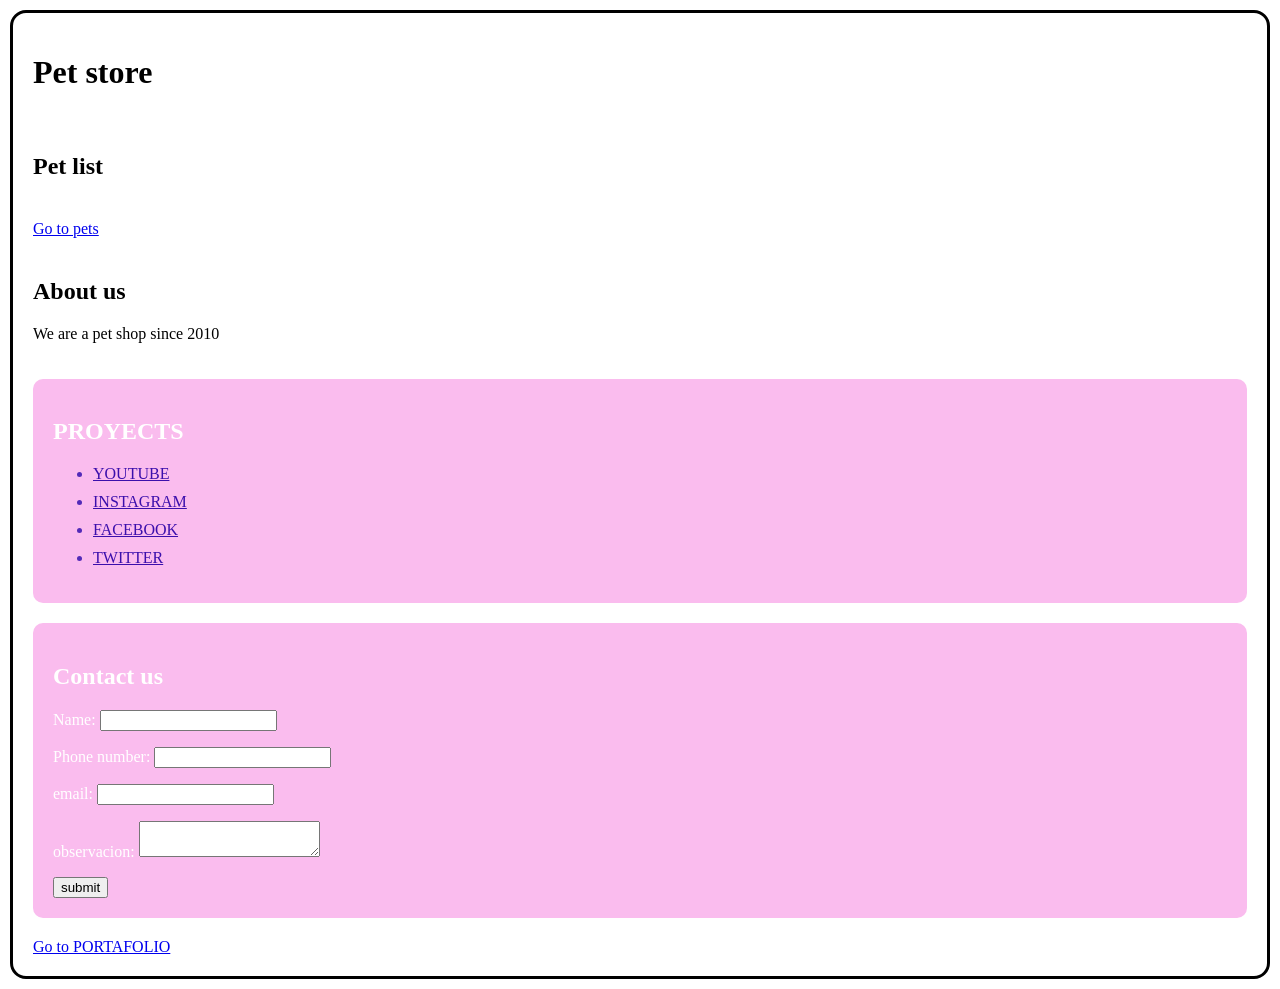
==== portafolio/index.html @ 540a4b01 "update sprites" ====
<!DOCTYPE html>
<html lang="en">
<head>
    <link rel="stylesheet" href="styles.css">
    <meta charset="UTF-8">
    <meta name="viewport" content="width=device-width, initial-scale=1.0">
    <title>Pet store</title>
</head>
<body>
        <h1>Pet store</h1>
        <h2>Pet list</h2>
        <section class="link">
            <a href="mascotas.html">Go to pets</a>
        </section>
        <section>
            <h2>About us</h2>
        <p>We are a pet shop since 2010 </p> 
        </section>
        <section class="projects">
            <h2>PROYECTS</h2>
        <ul>
            <li><a href="#">YOUTUBE</a></li>
            <li><a href="#">INSTAGRAM</a></li>
            <li><a href="#">FACEBOOK</a></li>
            <li><a href="#">TWITTER</a></li>
        </ul>

        </section class="projects">
        <section class="contact">
            <form action="">
                <h2>Contact us</h2>
                <p><label for="name"> Name: <input type="text" id="name"></label></p>
                <p><label for="num"> Phone number: <input type="text" id="num"></label></p>
                <p><label for="email"> email: <input type="text" id="email"></label></p>
                <p><label for="observacion">observacion: <textarea id="observacion"></textarea></label></p>
                <button type="submit">submit</button>
            </form>
        </section class="contact">
        </form>
        
        <section class="link">
            <a href="portafolio.html">Go to PORTAFOLIO</a>
        </section>
</body>
</html>
---- portafolio/styles.css ----
body {
    height: calc(90%);
    margin: 10px;
    padding: 20px;
    border: 3px solid black;
    box-sizing: border-box;
    border-radius: 16px;
    display: flex;
    flex-direction: column;
    gap: 20px;
    
}
.mascotas {
    background-color: rgb(250, 188, 238);
    display: flex;
    flex-wrap: wrap;
    gap: 20px; 
    justify-content: center; 
    padding: 20px;
    border-radius: 10px;
    
   
    img {
        
        gap: 20px;
        width: 400px;
        height: 300px;
        border-radius: 10px;
        box-shadow: 10px 10px 10px rgba(0,0,0,0.3);
    }
    ;
    video {
        gap: 20px;
        width:400px;
        height: 300px;
        border-radius: 10px;
        object-fit: cover
    }
    }
#pet3 {
    background-color: rgb(250, 188, 238);
    display: flex;
    flex-wrap: wrap;
    gap: 20px; 
    justify-content:first baseline; 
    padding: 20px;
    border-radius: 10px;
    

}
    

.projects {
    background-color: rgb(250, 188, 238);
    padding: 20px;
    border-radius: 10px;
    color: white;
    ul {
        color: rgb(82, 42, 184);
    }
    li {
        margin-bottom: 10px;
        a {
            color: rgb(59, 15, 172);
        }
    }
}
.contact {
    background-color: rgb(250, 188, 238);
    padding: 20px;
    border-radius: 10px;
    color: white;
    bottom{
        background-color: rgb(121, 83, 112);
        padding: 20px;
        border-radius: 10px;
        color: rgb(134, 16, 16);
    }

}
nav {
    background-color: #ffffff;
    height: 5%;
    border-radius: 10px;
}
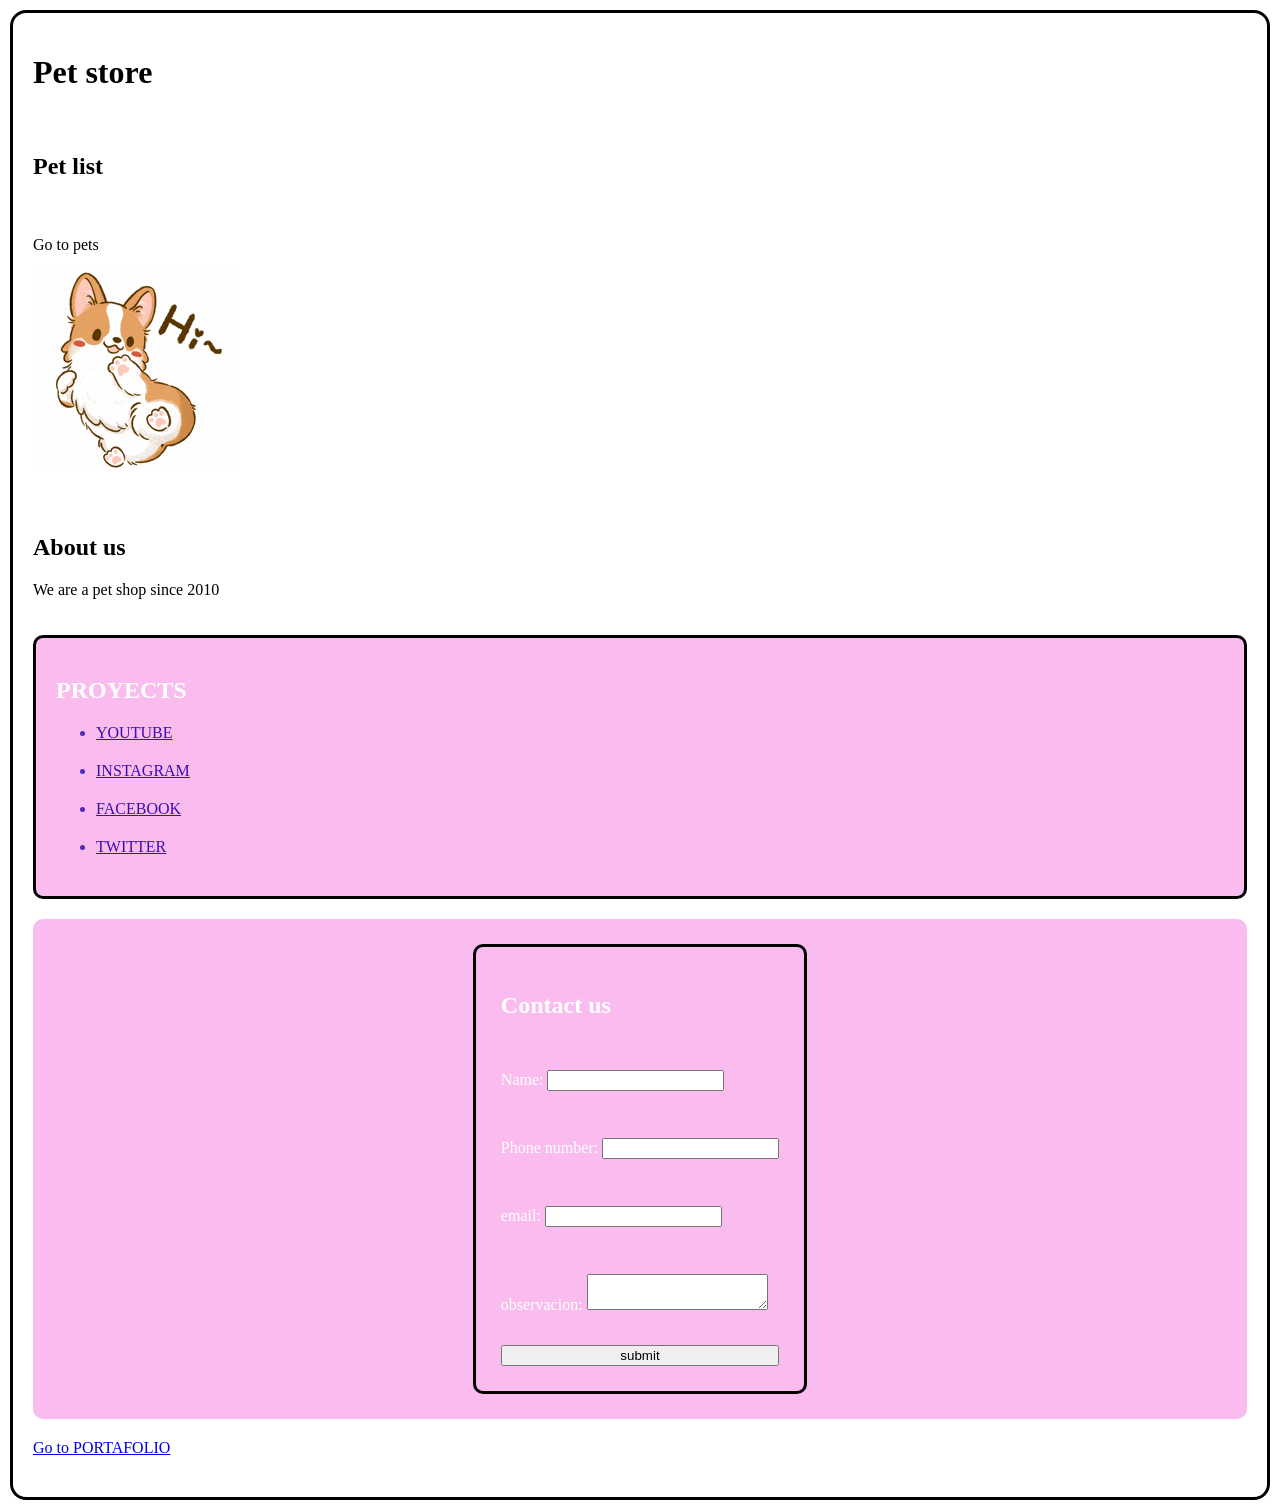
==== commit 0e136918: "update colors" ====
--- a/portafolio/index.html
+++ b/portafolio/index.html
@@ -10,7 +10,10 @@
         <h1>Pet store</h1>
         <h2>Pet list</h2>
         <section class="link">
-            <a href="mascotas.html">Go to pets</a>
+            <p>
+                Go to pets
+            </p>
+            <a  href="mascotas.html"><img src="200w.gif" alt="peticon"></a>
         </section>
         <section>
             <h2>About us</h2>
--- a/portafolio/styles.css
+++ b/portafolio/styles.css
@@ -15,7 +15,7 @@
     display: flex;
     flex-wrap: wrap;
     gap: 20px; 
-    justify-content: center; 
+    justify-content: baseline; 
     padding: 20px;
     border-radius: 10px;
     
@@ -37,17 +37,9 @@
         object-fit: cover
     }
     }
-#pet3 {
-    background-color: rgb(250, 188, 238);
-    display: flex;
-    flex-wrap: wrap;
-    gap: 20px; 
-    justify-content:first baseline; 
-    padding: 20px;
-    border-radius: 10px;
-    
 
-}
+
+
     
 
 .projects {
@@ -55,6 +47,8 @@
     padding: 20px;
     border-radius: 10px;
     color: white;
+    border: 3px solid black;
+    box-sizing: border-box;
     ul {
         color: rgb(82, 42, 184);
     }
@@ -66,16 +60,35 @@
     }
 }
 .contact {
+    display: flex;
+    justify-content: center;
     background-color: rgb(250, 188, 238);
-    padding: 20px;
+    padding: 25px;
     border-radius: 10px;
     color: white;
+    justify-content: center;
+    
+    box-sizing: border-box;
     bottom{
         background-color: rgb(121, 83, 112);
         padding: 20px;
         border-radius: 10px;
         color: rgb(134, 16, 16);
     }
+form {
+    display: flex;
+    background-color: rgb(250, 188, 238);
+    padding: 25px;
+    border-radius: 10px;
+    color: white;
+    
+    border: 3px solid black;
+    box-sizing: border-box;
+    
+    gap: 15px;
+    
+    flex-direction: column;
+}
 
 }
 nav {
@@ -83,3 +96,15 @@
     height: 5%;
     border-radius: 10px;
 }
+
+a {
+    display: block;
+    margin-bottom: 20px;
+}
+.goback{
+    img{
+        width: 50px;
+    }
+    
+
+}
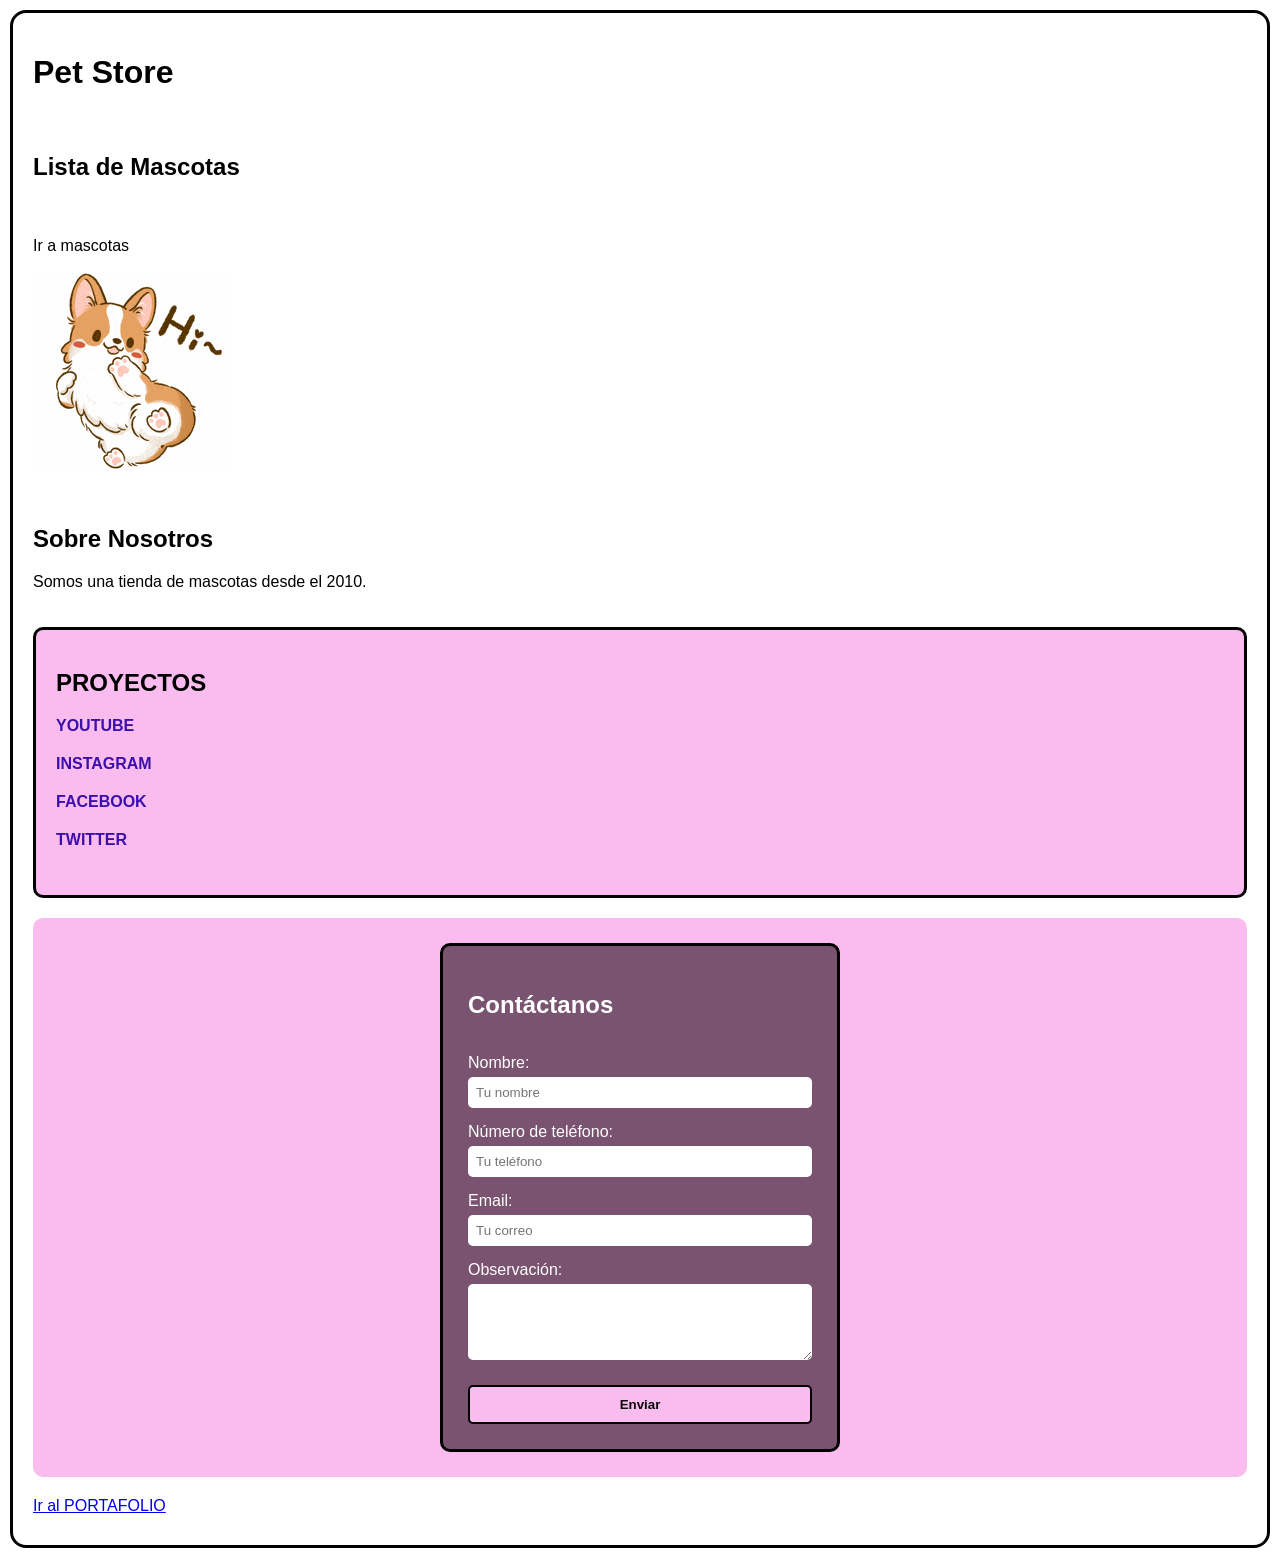
==== commit 414599eb: "update" ====
--- a/portafolio/index.html
+++ b/portafolio/index.html
@@ -1,48 +1,60 @@
 <!DOCTYPE html>
-<html lang="en">
+<html lang="es">
 <head>
-    <link rel="stylesheet" href="styles.css">
     <meta charset="UTF-8">
     <meta name="viewport" content="width=device-width, initial-scale=1.0">
-    <title>Pet store</title>
+    <title>Pet Store</title>
+    <link rel="stylesheet" href="styles.css">
 </head>
 <body>
-        <h1>Pet store</h1>
-        <h2>Pet list</h2>
-        <section class="link">
-            <p>
-                Go to pets
-            </p>
-            <a  href="mascotas.html"><img src="200w.gif" alt="peticon"></a>
-        </section>
-        <section>
-            <h2>About us</h2>
-        <p>We are a pet shop since 2010 </p> 
-        </section>
-        <section class="projects">
-            <h2>PROYECTS</h2>
+    <h1>Pet Store</h1>
+    <h2>Lista de Mascotas</h2>
+    
+    <section class="link">
+        <p>Ir a mascotas</p>
+        <a href="mascotas.html"><img src="200w.gif" alt="Icono de mascota"></a>
+    </section>
+    
+    <section>
+        <h2>Sobre Nosotros</h2>
+        <p>Somos una tienda de mascotas desde el 2010.</p> 
+    </section>
+    
+    <section class="projects">
+        <h2>PROYECTOS</h2>
         <ul>
             <li><a href="#">YOUTUBE</a></li>
             <li><a href="#">INSTAGRAM</a></li>
             <li><a href="#">FACEBOOK</a></li>
             <li><a href="#">TWITTER</a></li>
         </ul>
-
-        </section class="projects">
-        <section class="contact">
-            <form action="">
-                <h2>Contact us</h2>
-                <p><label for="name"> Name: <input type="text" id="name"></label></p>
-                <p><label for="num"> Phone number: <input type="text" id="num"></label></p>
-                <p><label for="email"> email: <input type="text" id="email"></label></p>
-                <p><label for="observacion">observacion: <textarea id="observacion"></textarea></label></p>
-                <button type="submit">submit</button>
-            </form>
-        </section class="contact">
+    </section>
+    
+    <section class="contact">
+        <form action="">
+            <h2>Contáctanos</h2>
+            <div class="form-group">
+                <label for="name">Nombre:</label>
+                <input type="text" id="name" placeholder="Tu nombre">
+            </div>
+            <div class="form-group">
+                <label for="num">Número de teléfono:</label>
+                <input type="text" id="num" placeholder="Tu teléfono">
+            </div>
+            <div class="form-group">
+                <label for="email">Email:</label>
+                <input type="email" id="email" placeholder="Tu correo">
+            </div>
+            <div class="form-group">
+                <label for="observacion">Observación:</label>
+                <textarea id="observacion" rows="4"></textarea>
+            </div>
+            <button type="submit">Enviar</button>
         </form>
-        
-        <section class="link">
-            <a href="portafolio.html">Go to PORTAFOLIO</a>
-        </section>
+    </section>
+    
+    <section class="link">
+        <a href="portafolio.html">Ir al PORTAFOLIO</a>
+    </section>
 </body>
 </html>
--- a/portafolio/styles.css
+++ b/portafolio/styles.css
@@ -1,5 +1,5 @@
 body {
-    height: calc(90%);
+    min-height: 100vh;
     margin: 10px;
     padding: 20px;
     border: 3px solid black;
@@ -8,103 +8,131 @@
     display: flex;
     flex-direction: column;
     gap: 20px;
-    
+    font-family: sans-serif; /* Añadido para que la letra se vea más moderna */
 }
+
+/* Mascotas */
 .mascotas {
     background-color: rgb(250, 188, 238);
     display: flex;
     flex-wrap: wrap;
     gap: 20px; 
-    justify-content: baseline; 
+    justify-content: flex-start; 
     padding: 20px;
     border-radius: 10px;
-    
-   
-    img {
-        
-        gap: 20px;
-        width: 400px;
-        height: 300px;
-        border-radius: 10px;
-        box-shadow: 10px 10px 10px rgba(0,0,0,0.3);
-    }
-    ;
-    video {
-        gap: 20px;
-        width:400px;
-        height: 300px;
-        border-radius: 10px;
-        object-fit: cover
-    }
-    }
+}
 
+.mascotas img, .mascotas video {
+    width: 400px;
+    height: 300px;
+    border-radius: 10px;
+    object-fit: cover;
+    box-shadow: 10px 10px 10px rgba(0,0,0,0.3);
+}
 
-
-    
-
+/* Proyectos */
 .projects {
     background-color: rgb(250, 188, 238);
     padding: 20px;
     border-radius: 10px;
-    color: white;
     border: 3px solid black;
     box-sizing: border-box;
-    ul {
-        color: rgb(82, 42, 184);
-    }
-    li {
-        margin-bottom: 10px;
-        a {
-            color: rgb(59, 15, 172);
-        }
-    }
 }
+
+.projects ul {
+    color: rgb(82, 42, 184);
+    list-style-type: none; /* Elimina las viñetas por defecto si lo deseas */
+    padding-left: 0;
+}
+
+.projects li {
+    margin-bottom: 10px;
+}
+
+.projects li a {
+    color: rgb(59, 15, 172);
+    text-decoration: none;
+    font-weight: bold;
+}
+
+/* Contacto y Formulario */
 .contact {
     display: flex;
     justify-content: center;
     background-color: rgb(250, 188, 238);
     padding: 25px;
     border-radius: 10px;
-    color: white;
-    justify-content: center;
-    
+    color: rgb(12, 10, 10);
     box-sizing: border-box;
-    bottom{
-        background-color: rgb(121, 83, 112);
-        padding: 20px;
-        border-radius: 10px;
-        color: rgb(134, 16, 16);
-    }
+}
+
 form {
     display: flex;
-    background-color: rgb(250, 188, 238);
+    flex-direction: column;
+    background-color: rgb(121, 83, 112); /* Fondo contrastante para el formulario */
     padding: 25px;
     border-radius: 10px;
     color: white;
-    
     border: 3px solid black;
     box-sizing: border-box;
-    
     gap: 15px;
-    
-    flex-direction: column;
+    width: 100%;
+    max-width: 400px; /* Evita que el formulario sea inmenso en pantallas grandes */
 }
 
+.form-group {
+    display: flex;
+    flex-direction: column;
+    gap: 5px;
 }
+
+.form-group input, .form-group textarea {
+    padding: 8px;
+    border-radius: 5px;
+    border: none;
+    font-family: inherit;
+}
+
+button[type="submit"] {
+    background-color: rgb(250, 188, 238);
+    color: rgb(12, 10, 10);
+    padding: 10px;
+    border-radius: 5px;
+    border: 2px solid black;
+    font-weight: bold;
+    cursor: pointer;
+    margin-top: 10px;
+}
+
+button[type="submit"]:hover {
+    background-color: rgb(230, 168, 218);
+}
+
+/* Navegación y Enlaces */
 nav {
     background-color: #ffffff;
-    height: 5%;
+    height: 20px; /* Ajustado para que no tome tanto espacio vacío */
     border-radius: 10px;
 }
 
 a {
-    display: block;
-    margin-bottom: 20px;
+    display: inline-block;
+    margin-bottom: 10px;
 }
-.goback{
-    img{
-        width: 50px;
-    }
-    
 
+.goback {
+    display: flex;
+    align-items: center;
+    gap: 10px;
+    margin-top: 20px;
 }
+
+.goback img {
+    width: 50px;
+}
+
+.goback a {
+    text-decoration: none;
+    color: black;
+    font-weight: bold;
+}
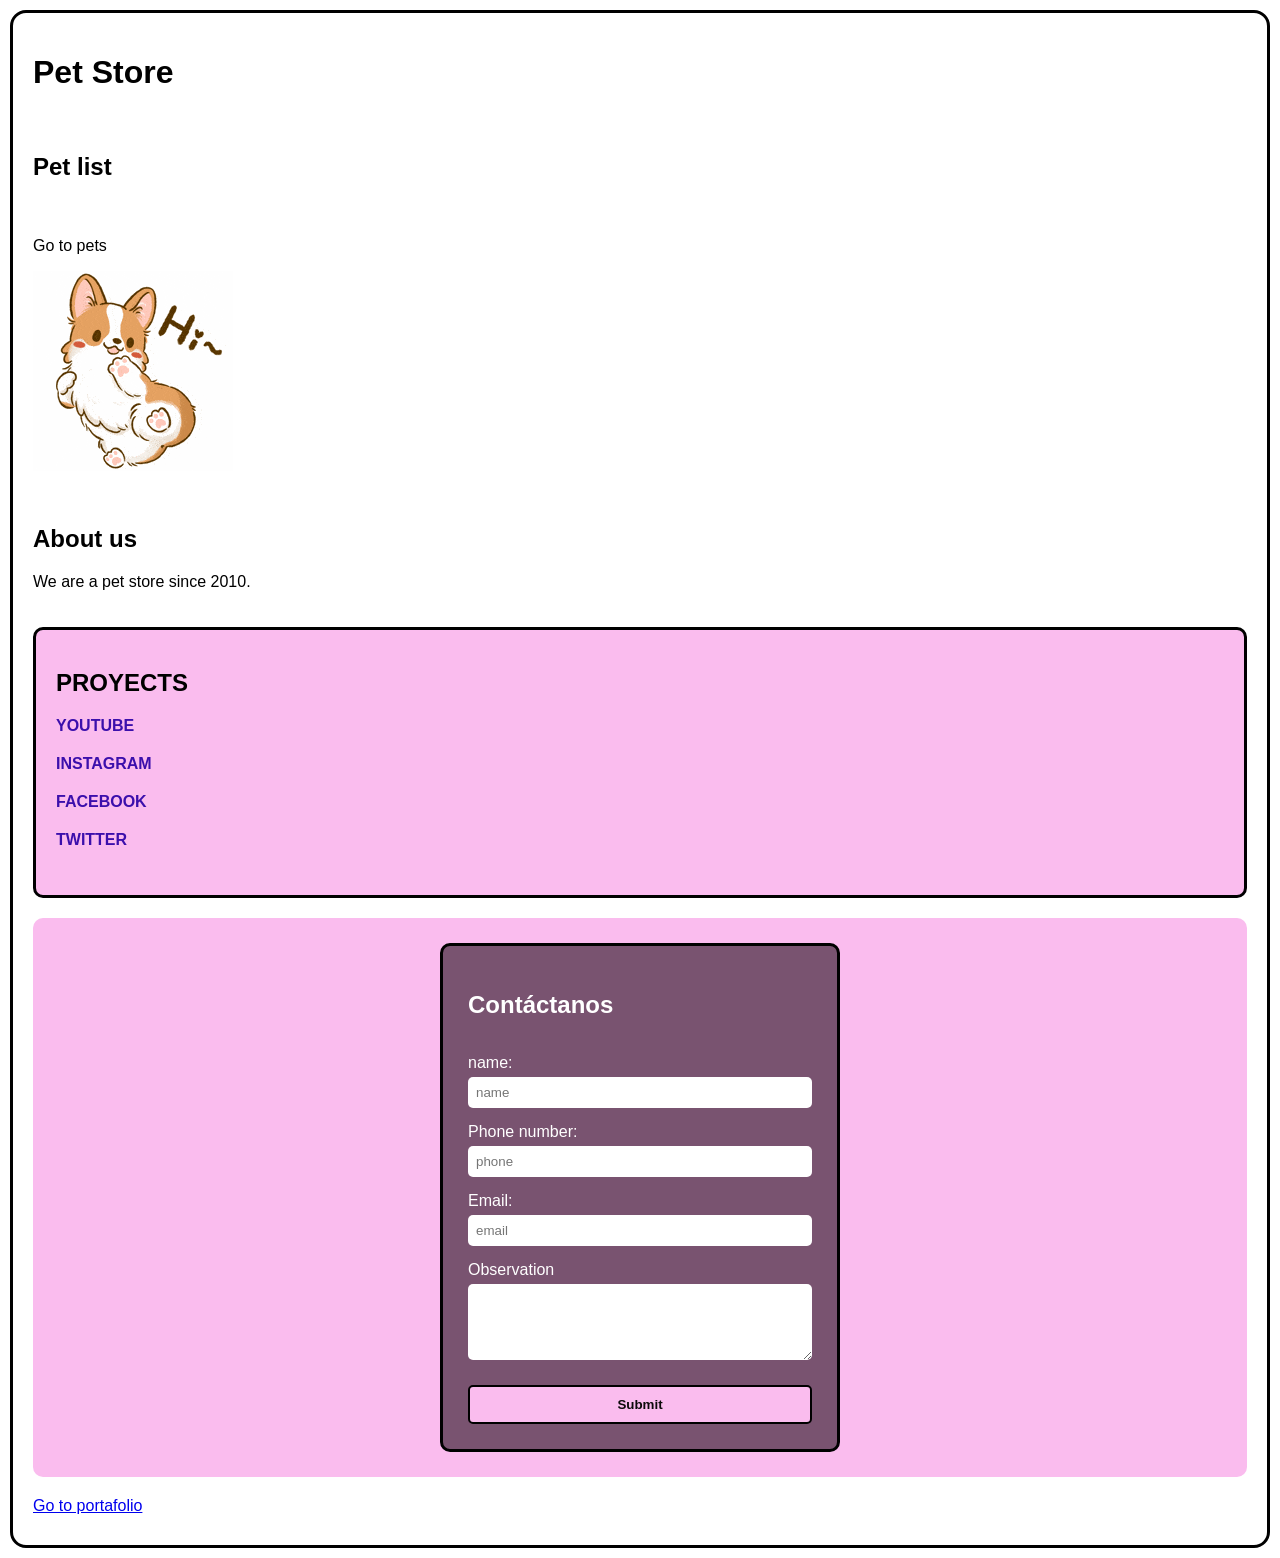
==== commit 3e960e2f: "corrections" ====
--- a/portafolio/index.html
+++ b/portafolio/index.html
@@ -1,5 +1,5 @@
 <!DOCTYPE html>
-<html lang="es">
+<html lang="en">
 <head>
     <meta charset="UTF-8">
     <meta name="viewport" content="width=device-width, initial-scale=1.0">
@@ -8,20 +8,20 @@
 </head>
 <body>
     <h1>Pet Store</h1>
-    <h2>Lista de Mascotas</h2>
+    <h2>Pet list</h2>
     
     <section class="link">
-        <p>Ir a mascotas</p>
-        <a href="mascotas.html"><img src="200w.gif" alt="Icono de mascota"></a>
+        <p>Go to pets</p>
+        <a href="mascotas.html"><img src="200w.gif" alt="peticon"></a>
     </section>
     
     <section>
-        <h2>Sobre Nosotros</h2>
-        <p>Somos una tienda de mascotas desde el 2010.</p> 
+        <h2>About us</h2>
+        <p>We are a pet store since 2010.</p> 
     </section>
     
     <section class="projects">
-        <h2>PROYECTOS</h2>
+        <h2>PROYECTS</h2>
         <ul>
             <li><a href="#">YOUTUBE</a></li>
             <li><a href="#">INSTAGRAM</a></li>
@@ -34,27 +34,27 @@
         <form action="">
             <h2>Contáctanos</h2>
             <div class="form-group">
-                <label for="name">Nombre:</label>
-                <input type="text" id="name" placeholder="Tu nombre">
+                <label for="name">name:</label>
+                <input type="text" id="name" placeholder="name">
             </div>
             <div class="form-group">
-                <label for="num">Número de teléfono:</label>
-                <input type="text" id="num" placeholder="Tu teléfono">
+                <label for="num">Phone number:</label>
+                <input type="text" id="num" placeholder="phone">
             </div>
             <div class="form-group">
                 <label for="email">Email:</label>
-                <input type="email" id="email" placeholder="Tu correo">
+                <input type="email" id="email" placeholder="email">
             </div>
             <div class="form-group">
-                <label for="observacion">Observación:</label>
-                <textarea id="observacion" rows="4"></textarea>
+                <label for="observation">Observation</label>
+                <textarea id="observation" rows="4"></textarea>
             </div>
-            <button type="submit">Enviar</button>
+            <button type="submit">Submit</button>
         </form>
     </section>
     
     <section class="link">
-        <a href="portafolio.html">Ir al PORTAFOLIO</a>
+        <a href="portafolio.html">Go to portafolio</a>
     </section>
 </body>
 </html>
--- a/portafolio/styles.css
+++ b/portafolio/styles.css
@@ -8,10 +8,9 @@
     display: flex;
     flex-direction: column;
     gap: 20px;
-    font-family: sans-serif; /* Añadido para que la letra se vea más moderna */
+    font-family: sans-serif; 
 }
 
-/* Mascotas */
 .mascotas {
     background-color: rgb(250, 188, 238);
     display: flex;
@@ -30,7 +29,7 @@
     box-shadow: 10px 10px 10px rgba(0,0,0,0.3);
 }
 
-/* Proyectos */
+
 .projects {
     background-color: rgb(250, 188, 238);
     padding: 20px;
@@ -41,7 +40,7 @@
 
 .projects ul {
     color: rgb(82, 42, 184);
-    list-style-type: none; /* Elimina las viñetas por defecto si lo deseas */
+    list-style-type: none;      
     padding-left: 0;
 }
 
@@ -69,7 +68,7 @@
 form {
     display: flex;
     flex-direction: column;
-    background-color: rgb(121, 83, 112); /* Fondo contrastante para el formulario */
+    background-color: rgb(121, 83, 112); 
     padding: 25px;
     border-radius: 10px;
     color: white;
@@ -77,7 +76,7 @@
     box-sizing: border-box;
     gap: 15px;
     width: 100%;
-    max-width: 400px; /* Evita que el formulario sea inmenso en pantallas grandes */
+    max-width: 400px; 
 }
 
 .form-group {
@@ -108,10 +107,10 @@
     background-color: rgb(230, 168, 218);
 }
 
-/* Navegación y Enlaces */
+
 nav {
     background-color: #ffffff;
-    height: 20px; /* Ajustado para que no tome tanto espacio vacío */
+    height: 20px; 
     border-radius: 10px;
 }
 
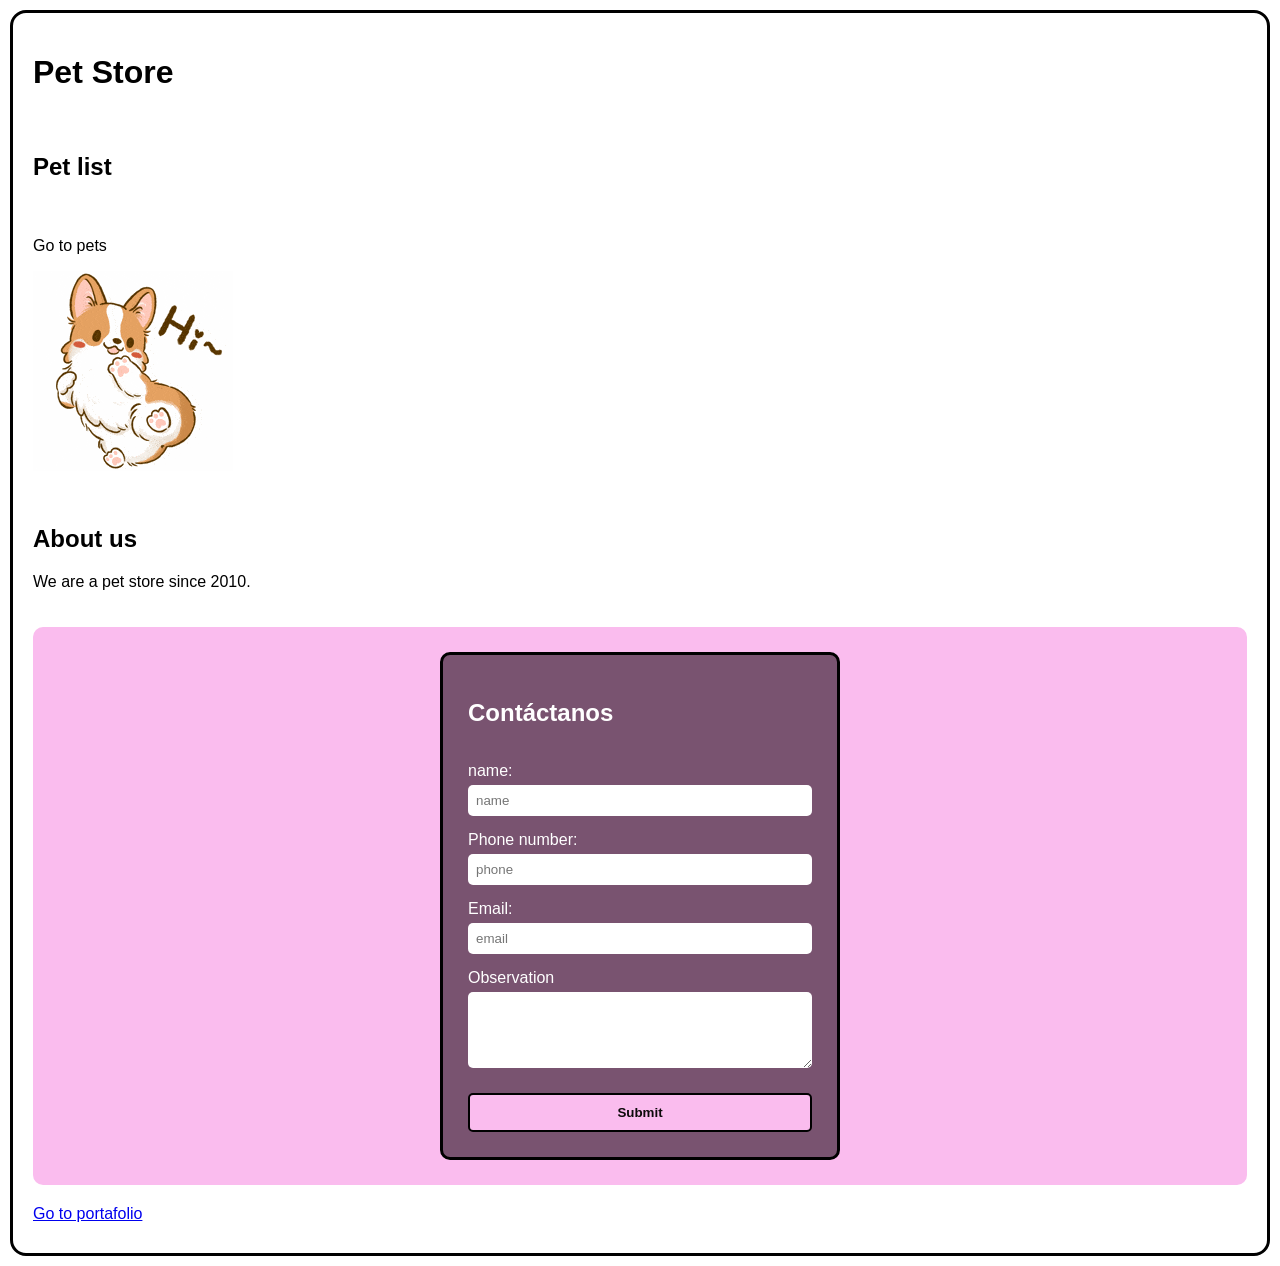
==== commit cbb45912: "update" ====
--- a/portafolio/index.html
+++ b/portafolio/index.html
@@ -20,15 +20,7 @@
         <p>We are a pet store since 2010.</p> 
     </section>
     
-    <section class="projects">
-        <h2>PROYECTS</h2>
-        <ul>
-            <li><a href="#">YOUTUBE</a></li>
-            <li><a href="#">INSTAGRAM</a></li>
-            <li><a href="#">FACEBOOK</a></li>
-            <li><a href="#">TWITTER</a></li>
-        </ul>
-    </section>
+    
     
     <section class="contact">
         <form action="">
--- a/portafolio/styles.css
+++ b/portafolio/styles.css
@@ -8,7 +8,8 @@
     display: flex;
     flex-direction: column;
     gap: 20px;
-    font-family: sans-serif; 
+    font-family: sans-serif;
+    
 }
 
 .mascotas {
@@ -31,17 +32,25 @@
 
 
 .projects {
-    background-color: rgb(250, 188, 238);
+    display: flex;
+    justify-content: center;
+    background-color: rgb(109, 220, 240);
     padding: 20px;
-    border-radius: 10px;
+    border-radius: 100px;
     border: 3px solid black;
     box-sizing: border-box;
+    gap: 80px;
 }
+
 
 .projects ul {
     color: rgb(82, 42, 184);
     list-style-type: none;      
     padding-left: 0;
+    display: flex;
+    flex-direction: row;
+    
+    
 }
 
 .projects li {
@@ -52,9 +61,9 @@
     color: rgb(59, 15, 172);
     text-decoration: none;
     font-weight: bold;
+    
 }
 
-/* Contacto y Formulario */
 .contact {
     display: flex;
     justify-content: center;
@@ -96,7 +105,7 @@
     background-color: rgb(250, 188, 238);
     color: rgb(12, 10, 10);
     padding: 10px;
-    border-radius: 5px;
+    border-radius: 5px; 
     border: 2px solid black;
     font-weight: bold;
     cursor: pointer;
@@ -134,4 +143,47 @@
     text-decoration: none;
     color: black;
     font-weight: bold;
+}
+
+.me {
+    background-color: rgb(143, 224, 235);
+}
+
+#portfolio {
+    background-color: rgb(143, 224, 235);
+}
+
+.button1 button:hover {
+    background: #d36f17;
+}
+.button1 button {
+    cursor: pointer;
+    background: #cac7c5;
+    height: 40px;
+    padding: 0 20px;
+    border-radius: 20px;
+    border: none;
+    margin-top: 50px;
+    cursor: pointer;
+    font-weight: 500;
+    color: white;
+    transition: all ease-in 0.2s;
+    
+}
+
+footer{
+    display: flex;
+    justify-content: center;
+    
+    
+}
+
+footer ul {
+    gap: 80px;
+    display: flex;
+    flex-direction: row;
+    list-style-type: none;
+    img {
+        width: 70px    ;
+    }
 }
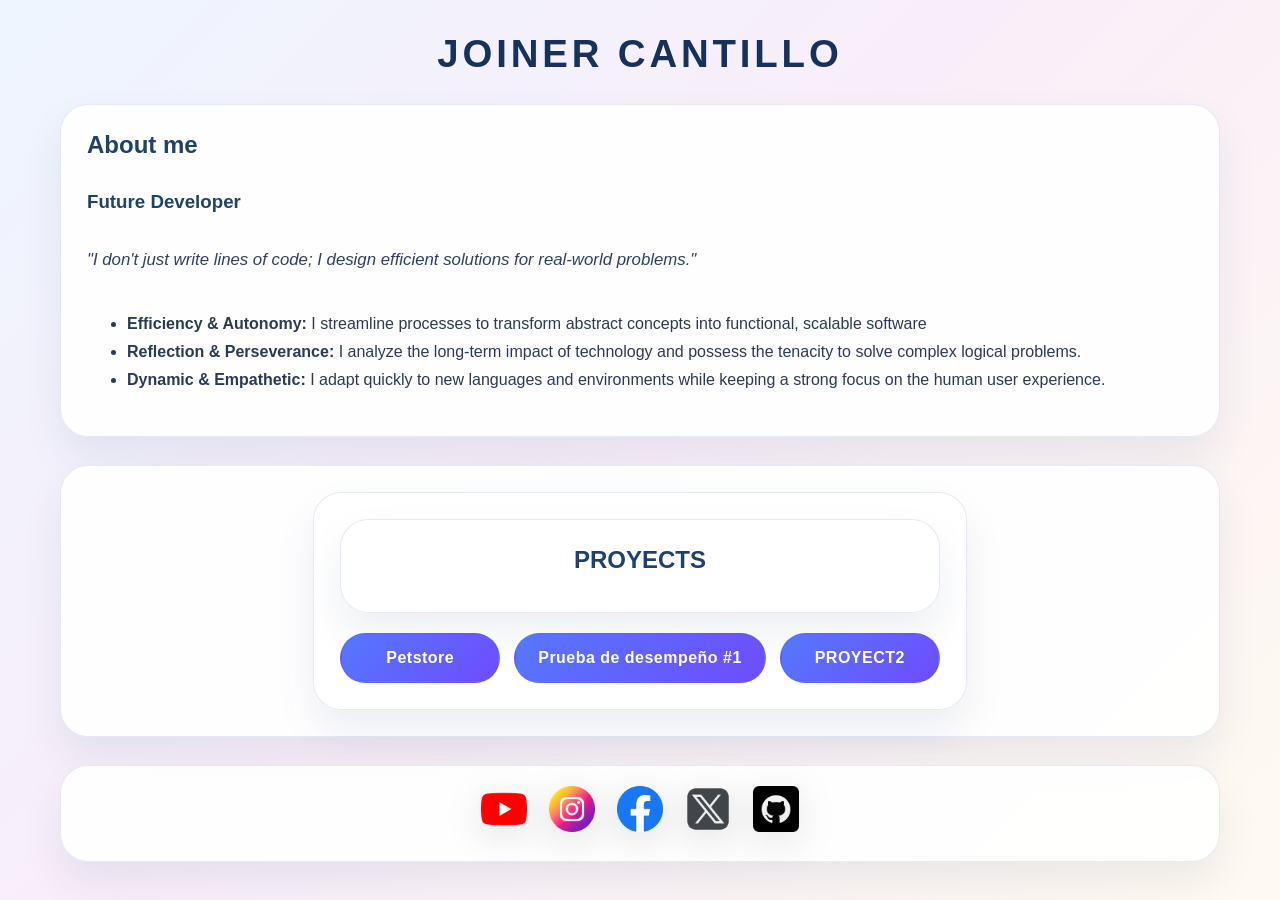
==== commit 054bd24c: "update sprites, colors and bottons" ====
--- a/portafolio/index.html
+++ b/portafolio/index.html
@@ -6,47 +6,57 @@
     <title>Pet Store</title>
     <link rel="stylesheet" href="styles.css">
 </head>
-<body>
-    <h1>Pet Store</h1>
-    <h2>Pet list</h2>
     
-    <section class="link">
-        <p>Go to pets</p>
-        <a href="mascotas.html"><img src="200w.gif" alt="peticon"></a>
+
+<body id="portfolio">
+    <h1>
+        JOINER CANTILLO
+        
+    </h1>
+        <section class="me">
+            <h2>About me</h2>
+            
+            <h3>Future Developer</h3>
+    
+    
+            <article>
+                "I don't just write lines of code; I design efficient solutions for real-world problems."
+            </article>
+    
+    
+            <ul>
+                <li><strong>Efficiency & Autonomy:</strong> I streamline processes to transform abstract concepts into functional, scalable software</li>
+                <li><strong>Reflection & Perseverance:</strong> I analyze the long-term impact of technology and possess the tenacity to solve complex logical problems.</li>
+                <li><strong>Dynamic & Empathetic:</strong> I adapt quickly to new languages and environments  while keeping a strong focus on the human user experience.</li>
+            </ul>   
+        </section>
+        <section class="projects">
+        
+        
+           <section class="me">
+            <section class="mms">
+            <h2>PROYECTS</h2>
+                </section>
+    <div class="buttons">
+        <a href="main.html" class="boton1">Petstore</a>
+        <a href="https://github.com/joinercantillo/PRUEBA-DE-DESEMPE-O-PY" class="boton1">Prueba de desempeño #1</a>
+        <a href="#" class="boton1">PROYECT2</a>
+    </div>
+</section>
+
+
+        
     </section>
     
-    <section>
-        <h2>About us</h2>
-        <p>We are a pet store since 2010.</p> 
-    </section>
-    
-    
-    
-    <section class="contact">
-        <form action="">
-            <h2>Contáctanos</h2>
-            <div class="form-group">
-                <label for="name">name:</label>
-                <input type="text" id="name" placeholder="name">
-            </div>
-            <div class="form-group">
-                <label for="num">Phone number:</label>
-                <input type="text" id="num" placeholder="phone">
-            </div>
-            <div class="form-group">
-                <label for="email">Email:</label>
-                <input type="email" id="email" placeholder="email">
-            </div>
-            <div class="form-group">
-                <label for="observation">Observation</label>
-                <textarea id="observation" rows="4"></textarea>
-            </div>
-            <button type="submit">Submit</button>
-        </form>
-    </section>
-    
-    <section class="link">
-        <a href="portafolio.html">Go to portafolio</a>
-    </section>
+    <footer>
+        <ul>
+        <li><a href="#"><img src="youtube.png" alt=""></a></li>
+        <li><a href="#"> <img src="instagram.png" alt="y"></a></li>
+        <li><a href="#"> <img src="Facebook_Logo_(2019).png" alt=""></a></li>
+        <li><a href="#"> <img src="logotipos.png" alt=""></a></li>
+        <li><a href="https://github.com/joinercantillo" target="_blank"> <img src="github.png" alt="ss"></a></li>
+        </ul>
+
+    </footer>
 </body>
 </html>
--- a/portafolio/styles.css
+++ b/portafolio/styles.css
@@ -1,189 +1,349 @@
+* {
+    box-sizing: border-box;
+}
+
+
 body {
     min-height: 100vh;
-    margin: 10px;
+    margin: 0;
+    padding: 32px;
+    background: linear-gradient(135deg, #eef5ff 0%, #f8eef9 45%, #fffaf1 100%);
+    color: #172d4b;
+    font-family: "Segoe UI", Tahoma, Geneva, Verdana, sans-serif;
+    display: flex;
+    flex-direction: column;
+    align-items: center;
+    gap: 28px;
+}
+
+body > * {
+    width: min(1160px, calc(100% - 40px));
+}
+
+h1 {
+    margin: 0;
+    font-size: clamp(2.4rem, 3vw, 3.8rem);
+    letter-spacing: 0.1em;
+    text-align: center;
+    color: #16325c;
+}
+
+h2,
+h3 {
+    margin: 0 0 12px;
+    color: #1f426d;
+}
+
+p,
+li,
+article {
+    line-height: 1.75;
+    color: #2b3b55;
+}
+
+section,
+.mascotas,
+.contact,
+.me,
+.projects,
+.link,
+footer {
+    background: rgba(255, 255, 255, 0.9);
+    border: 1px solid rgba(35, 82, 154, 0.12);
+    border-radius: 28px;
+    box-shadow: 0 20px 40px rgba(18, 48, 97, 0.08);
+    padding: 26px;
+}
+
+.mascotas {
+    display: grid;
+    grid-template-columns: repeat(auto-fit, minmax(260px, 1fr));
+    gap: 24px;
+    justify-items: center;
+    align-items: stretch;
+    margin-top: 60px;
+}
+
+.pet-card {
+    background: linear-gradient(180deg, rgba(255,255,255,0.95) 0%, rgba(243,248,255,0.92) 100%);
+    border: 1px solid rgba(85, 110, 220, 0.16);
+    border-radius: 28px;
     padding: 20px;
-    border: 3px solid black;
-    box-sizing: border-box;
+    width: 100%;
+    max-width: 340px;
+    display: grid;
+    gap: 18px;
+    box-shadow: 0 18px 40px rgba(35, 70, 140, 0.08);
+}
+
+.pet-card img,
+.pet-card video {
+    width: 100%;
+    min-height: 230px;
+    max-height: 280px;
+    border-radius: 22px;
+    object-fit: cover;
+}
+
+.pet-card video {
+    background: #000;
+}
+
+.pet-info {
+    display: grid;
+    gap: 10px;
+}
+
+.pet-card h3 {
+    font-size: 1.2rem;
+    margin: 0;
+    color: #16325c;
+}
+
+.pet-card p {
+    margin: 0;
+    color: #3b4c6c;
+    line-height: 1.7;
+}
+
+.page-header {
+    text-align:start;
+    padding: 0%;
+    width: 61%;
+    position: fixed;
+    top: 0;
+    margin-top: 0%;
+    border-radius: 0%;
+    border-end-end-radius: 20%;
+    border-end-start-radius: 20%;
+    
+}
+
+.page-header p {
+    max-width: 760px;
+    margin: 16px auto 0;
+    font-size: 1.05rem;
+    color: #344366;
+    
+}
+
+.me {
+    display: grid;
+    gap: 20px;
+   
+    
+}
+.me img{
+    width: 400px;
+}
+
+.me article {
+    font-size: 1.05rem;
+    font-style: italic;
+    color: #2f4168;
+}
+
+.projects {
+    display: grid;
+    gap: 20px;
+    justify-content: center;
+}
+.mms {
+    display: flex;
+    justify-content: center;
+}
+
+.buttons {
+    display: flex;
+    flex-wrap: wrap;
+    gap: 14px;
+    justify-content: center;
+    align-items: center;
+}
+
+.boton1 {
+    display: inline-flex;
+    align-items: center;
+    justify-content: center;
+    min-width: 160px;
+    padding: 14px 22px;
+    border-radius: 999px;
+    border: 2px solid transparent;
+    background: linear-gradient(135deg, #5478ff, #6e4cff);
+    color: #ffffff;
+    font-weight: 700;
+    letter-spacing: 0.03em;
+    text-decoration: none;
+    transition: transform 0.2s ease, background 0.2s ease, border-color 0.2s ease;
+}
+
+.boton1:hover {
+    transform: translateY(-2px);
+    background: linear-gradient(135deg, #3b5ddb, #5136cf);
+    border-color: rgba(83, 91, 198, 0.35);
+}
+
+.contact {
+    display: flex;
+    justify-content: center;
+}
+
+form {
+    width: 100%;
+    max-width: 520px;
+    display: flex;
+    flex-direction: column;
+    gap: 16px;
+    background: #233660;
+    color: #f7f7ff;
+    padding: 28px;
+    border-radius: 24px;
+    border: 1px solid rgba(255, 255, 255, 0.15);
+}
+
+.form-group {
+    display: flex;
+    flex-direction: column;
+    gap: 8px;
+}
+
+.form-group label {
+    font-size: 0.95rem;
+    color: #d7e2ff;
+}
+
+.form-group input,
+.form-group textarea {
+    width: 100%;
+    padding: 12px 14px;
     border-radius: 16px;
-    display: flex;
-    flex-direction: column;
-    gap: 20px;
-    font-family: sans-serif;
-    
-}
-
-.mascotas {
-    background-color: rgb(250, 188, 238);
-    display: flex;
+    border: 1px solid rgba(255, 255, 255, 0.18);
+    background: rgba(255, 255, 255, 0.95);
+    color: #1f304d;
+    font-family: inherit;
+    font-size: 0.98rem;
+}
+
+.form-group input:focus,
+.form-group textarea:focus {
+    outline: none;
+    box-shadow: 0 0 0 3px rgba(84, 120, 255, 0.18);
+    border-color: #5378ff;
+}
+
+button[type="submit"] {
+    width: fit-content;
+    padding: 14px 24px;
+    background: #ffbd59;
+    color: #17212d;
+    border: none;
+    border-radius: 999px;
+    font-weight: 700;
+    cursor: pointer;
+    transition: transform 0.2s ease, background 0.2s ease;
+}
+
+button[type="submit"]:hover {
+    transform: translateY(-2px);
+    background: #f7af3f;
+}
+
+nav {
+    display: none;
+}
+
+.link {
+    text-align: center;
+}
+
+.link p {
+    margin: 0 0 10px;
+}
+
+.link a img {
+    width: 120px;
+    border-radius: 18px;
+    transition: transform 0.2s ease;
+}
+
+.link a img:hover {
+    transform: scale(1.05);
+}
+
+.goback {
+    display: flex;
+    justify-content: center;
+}
+
+.goback a {
+    display: inline-flex;
+    align-items: center;
+    gap: 12px;
+    background: #ffffff;
+    color: #1f3c6f;
+    border: 1px solid rgba(31, 60, 111, 0.16);
+    border-radius: 999px;
+    padding: 14px 20px;
+    text-decoration: none;
+    font-weight: 700;
+    transition: transform 0.2s ease, box-shadow 0.2s ease;
+}
+
+.goback a:hover {
+    transform: translateY(-2px);
+    box-shadow: 0 16px 32px rgba(31, 60, 111, 0.12);
+}
+
+.goback img {
+    width: 40px;
+}
+
+footer {
+    padding: 20px 24px;
+}
+
+footer ul {
+    display: flex;
+    justify-content: center;
+    gap: 22px;
     flex-wrap: wrap;
-    gap: 20px; 
-    justify-content: flex-start; 
-    padding: 20px;
-    border-radius: 10px;
-}
-
-.mascotas img, .mascotas video {
-    width: 400px;
-    height: 300px;
-    border-radius: 10px;
-    object-fit: cover;
-    box-shadow: 10px 10px 10px rgba(0,0,0,0.3);
-}
-
-
-.projects {
-    display: flex;
-    justify-content: center;
-    background-color: rgb(109, 220, 240);
-    padding: 20px;
-    border-radius: 100px;
-    border: 3px solid black;
-    box-sizing: border-box;
-    gap: 80px;
-}
-
-
-.projects ul {
-    color: rgb(82, 42, 184);
-    list-style-type: none;      
-    padding-left: 0;
-    display: flex;
-    flex-direction: row;
-    
-    
-}
-
-.projects li {
-    margin-bottom: 10px;
-}
-
-.projects li a {
-    color: rgb(59, 15, 172);
-    text-decoration: none;
-    font-weight: bold;
-    
-}
-
-.contact {
-    display: flex;
-    justify-content: center;
-    background-color: rgb(250, 188, 238);
-    padding: 25px;
-    border-radius: 10px;
-    color: rgb(12, 10, 10);
-    box-sizing: border-box;
-}
-
-form {
-    display: flex;
-    flex-direction: column;
-    background-color: rgb(121, 83, 112); 
-    padding: 25px;
-    border-radius: 10px;
-    color: white;
-    border: 3px solid black;
-    box-sizing: border-box;
-    gap: 15px;
-    width: 100%;
-    max-width: 400px; 
-}
-
-.form-group {
-    display: flex;
-    flex-direction: column;
-    gap: 5px;
-}
-
-.form-group input, .form-group textarea {
-    padding: 8px;
-    border-radius: 5px;
-    border: none;
-    font-family: inherit;
-}
-
-button[type="submit"] {
-    background-color: rgb(250, 188, 238);
-    color: rgb(12, 10, 10);
-    padding: 10px;
-    border-radius: 5px; 
-    border: 2px solid black;
-    font-weight: bold;
-    cursor: pointer;
-    margin-top: 10px;
-}
-
-button[type="submit"]:hover {
-    background-color: rgb(230, 168, 218);
-}
-
-
-nav {
-    background-color: #ffffff;
-    height: 20px; 
-    border-radius: 10px;
-}
-
-a {
-    display: inline-block;
-    margin-bottom: 10px;
-}
-
-.goback {
-    display: flex;
-    align-items: center;
-    gap: 10px;
-    margin-top: 20px;
-}
-
-.goback img {
-    width: 50px;
-}
-
-.goback a {
-    text-decoration: none;
-    color: black;
-    font-weight: bold;
-}
-
-.me {
-    background-color: rgb(143, 224, 235);
-}
-
-#portfolio {
-    background-color: rgb(143, 224, 235);
-}
-
-.button1 button:hover {
-    background: #d36f17;
-}
-.button1 button {
-    cursor: pointer;
-    background: #cac7c5;
-    height: 40px;
-    padding: 0 20px;
-    border-radius: 20px;
-    border: none;
-    margin-top: 50px;
-    cursor: pointer;
-    font-weight: 500;
-    color: white;
-    transition: all ease-in 0.2s;
-    
-}
-
-footer{
-    display: flex;
-    justify-content: center;
-    
-    
-}
-
-footer ul {
-    gap: 80px;
-    display: flex;
-    flex-direction: row;
-    list-style-type: none;
-    img {
-        width: 70px    ;
-    }
-}+    list-style: none;
+    padding: 0;
+    margin: 0;
+}
+
+footer ul img {
+    width: 46px;
+    filter: drop-shadow(0 8px 18px rgba(0, 0, 0, 0.12));
+}
+
+@media (max-width: 820px) {
+    body {
+        padding: 18px;
+    }
+
+    section,
+    .mascotas,
+    .contact,
+    .me,
+    .projects,
+    .link,
+    footer {
+        padding: 20px;
+    }
+
+    .buttons {
+        gap: 12px;
+        flex-direction: column;
+    }
+
+    .mascotas {
+        grid-template-columns: 1fr;
+        justify-items: center;
+    }
+
+    .projects {
+        padding: 18px;
+    }
+}
+
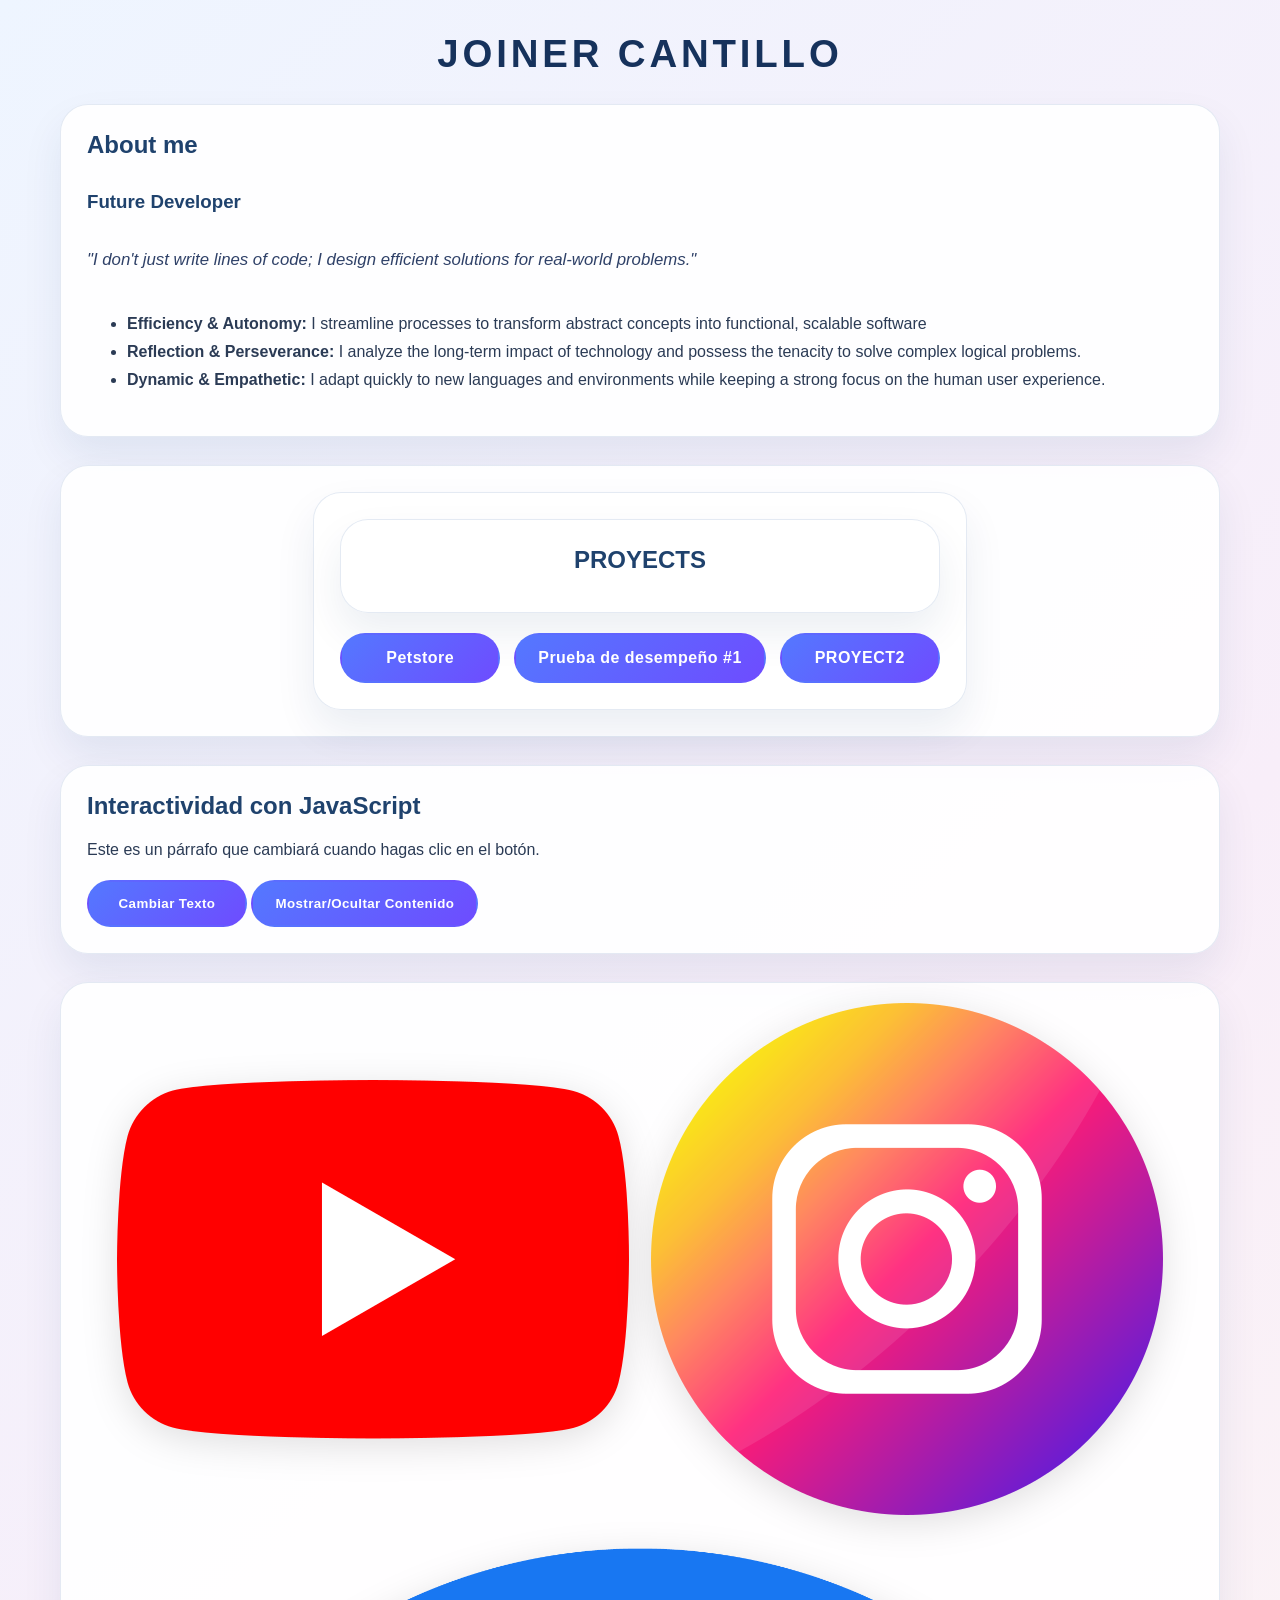
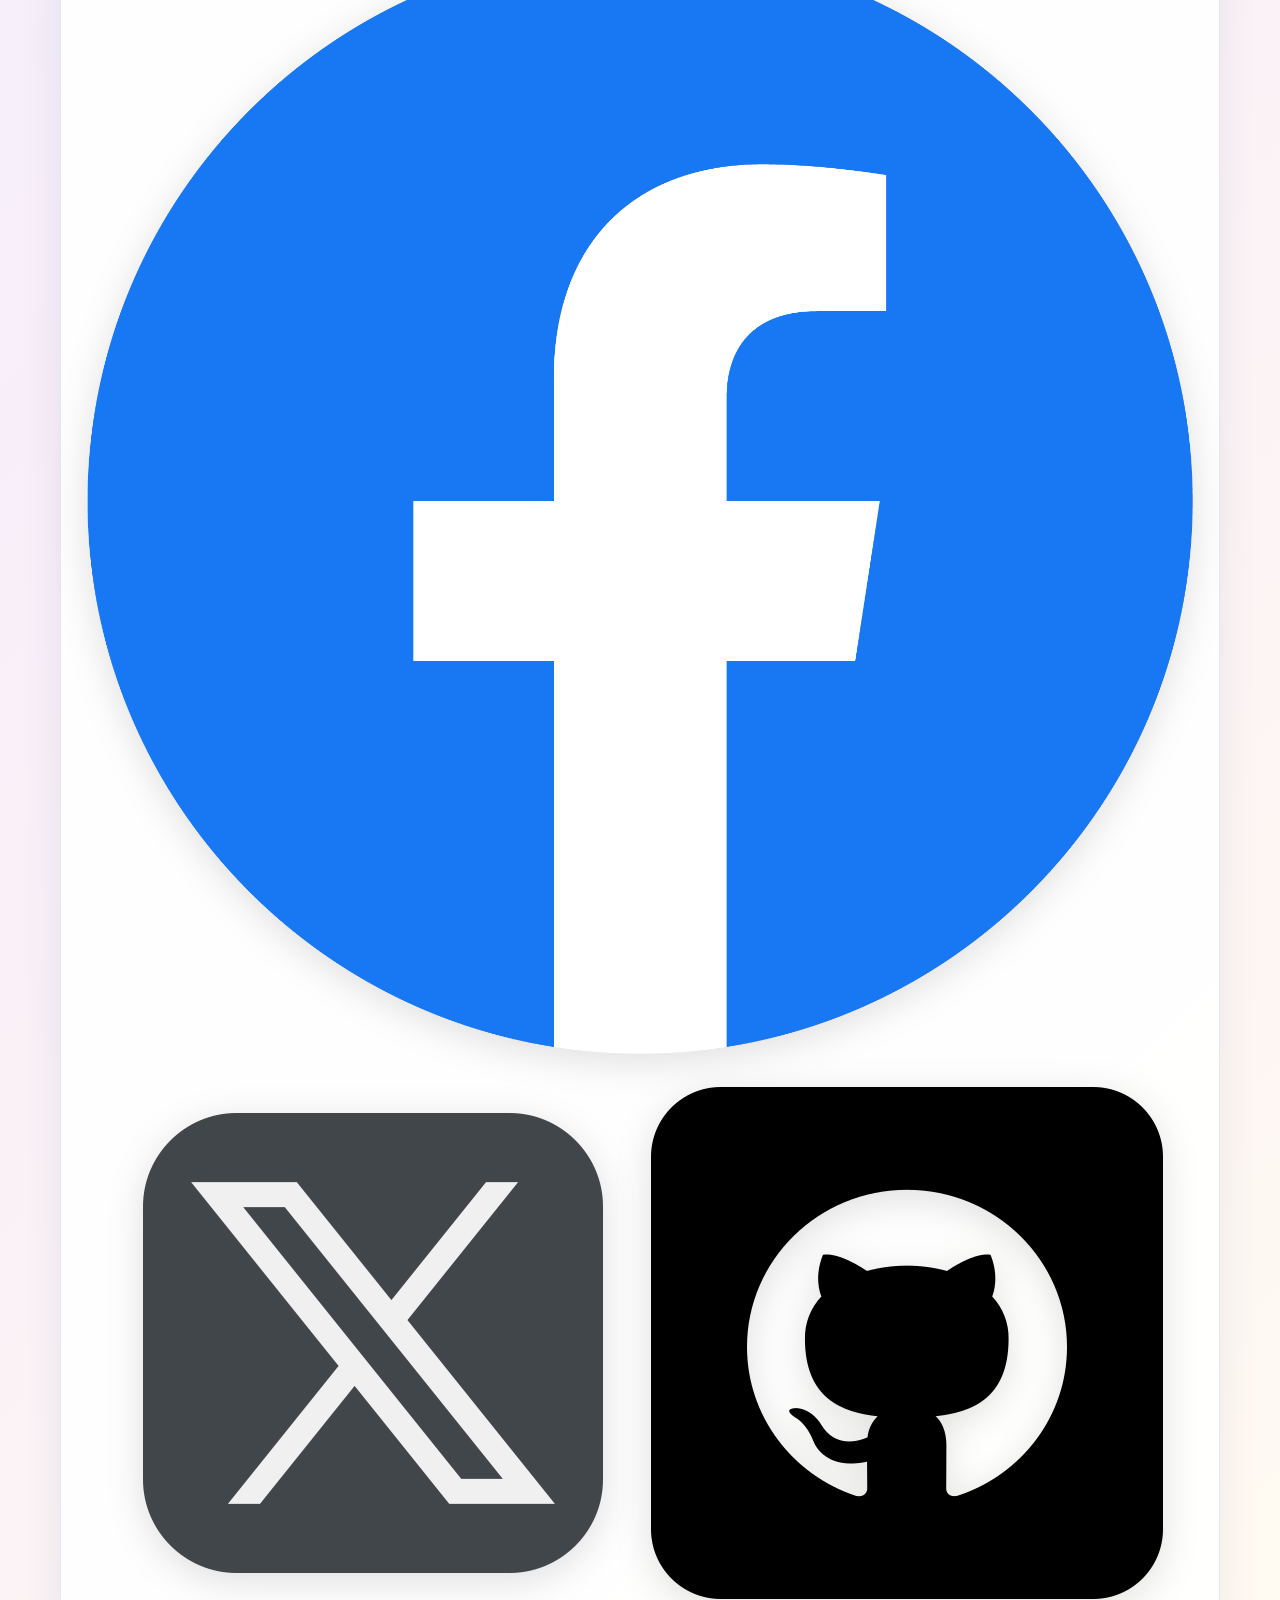
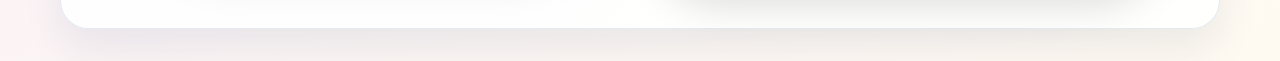
==== commit 108f8f81: "update" ====
--- a/portafolio/index.html
+++ b/portafolio/index.html
@@ -47,6 +47,18 @@
 
         
     </section>
+
+    <!-- Sección de interactividad JavaScript -->
+    <section class="interactividad">
+        <h2>Interactividad con JavaScript</h2>
+        <p id="parrafo-cambiar">Este es un párrafo que cambiará cuando hagas clic en el botón.</p>
+        <button id="boton-cambiar" class="boton1">Cambiar Texto</button>
+
+        <button id="boton-toggle" class="boton1">Mostrar/Ocultar Contenido</button>
+        <div id="contenido-oculto" style="display: none;">
+            <p>¡Contenido oculto revelado! Aquí puedes agregar más información sobre mí o mis proyectos.</p>
+        </div>
+    </section>
     
     <footer>
         <ul>
@@ -58,5 +70,6 @@
         </ul>
 
     </footer>
+    <script src="script.js"></script>
 </body>
 </html>
--- a/portafolio/styles.css
+++ b/portafolio/styles.css
@@ -1,15 +1,31 @@
+:root {
+    --primary-color: #172d4b;
+    --secondary-color: #16325c;
+    --tertiary-color: #1f426d;
+    --text-color: #2b3b55;
+    --accent-blue: #5478ff;
+    --accent-purple: #6e4cff;
+    --accent-yellow: #ffbd59;
+    --light-bg: rgba(255, 255, 255, 0.9);
+    --shadow-color: rgba(18, 48, 97, 0.08);
+    --shadow-dark: rgba(31, 60, 111, 0.12);
+    --card-bg: linear-gradient(180deg, rgba(255,255,255,0.95) 0%, rgba(243,248,255,0.92) 100%);
+    --card-border: rgba(85, 110, 220, 0.16);
+    --card-shadow: rgba(35, 70, 140, 0.08);
+    --font-family: "Segoe UI", Tahoma, Geneva, Verdana, sans-serif;
+}
+
 * {
     box-sizing: border-box;
 }
 
-
 body {
     min-height: 100vh;
     margin: 0;
     padding: 32px;
     background: linear-gradient(135deg, #eef5ff 0%, #f8eef9 45%, #fffaf1 100%);
-    color: #172d4b;
-    font-family: "Segoe UI", Tahoma, Geneva, Verdana, sans-serif;
+    color: var(--primary-color);
+    font-family: var(--font-family);
     display: flex;
     flex-direction: column;
     align-items: center;
@@ -25,20 +41,20 @@
     font-size: clamp(2.4rem, 3vw, 3.8rem);
     letter-spacing: 0.1em;
     text-align: center;
-    color: #16325c;
+    color: var(--secondary-color);
 }
 
 h2,
 h3 {
     margin: 0 0 12px;
-    color: #1f426d;
+    color: var(--tertiary-color);
 }
 
 p,
 li,
 article {
     line-height: 1.75;
-    color: #2b3b55;
+    color: var(--text-color);
 }
 
 section,
@@ -48,10 +64,10 @@
 .projects,
 .link,
 footer {
-    background: rgba(255, 255, 255, 0.9);
+    background: var(--light-bg);
     border: 1px solid rgba(35, 82, 154, 0.12);
     border-radius: 28px;
-    box-shadow: 0 20px 40px rgba(18, 48, 97, 0.08);
+    box-shadow: 0 20px 40px var(--shadow-color);
     padding: 26px;
 }
 
@@ -65,28 +81,116 @@
 }
 
 .pet-card {
-    background: linear-gradient(180deg, rgba(255,255,255,0.95) 0%, rgba(243,248,255,0.92) 100%);
-    border: 1px solid rgba(85, 110, 220, 0.16);
+    background: var(--card-bg);
+    border: 1px solid var(--card-border);
     border-radius: 28px;
-    padding: 20px;
     width: 100%;
     max-width: 340px;
     display: grid;
-    gap: 18px;
-    box-shadow: 0 18px 40px rgba(35, 70, 140, 0.08);
+    box-shadow: 0 18px 40px var(--card-shadow);
+    overflow: hidden;
+}
+
+.pet-card .pet-media {
+    position: relative;
+    min-height: 260px;
+    overflow: hidden;
 }
 
 .pet-card img,
 .pet-card video {
-    width: 100%;
-    min-height: 230px;
-    max-height: 280px;
-    border-radius: 22px;
+    max-width: 100%;
+    height: auto;
     object-fit: cover;
+    display: block;
 }
 
 .pet-card video {
     background: #000;
+}
+
+.card-description {
+    background-color: rgba(20, 28, 64, 0.88);
+    position: absolute;
+    bottom: 0;
+    left: 0;
+    right: 0;
+    padding: 16px;
+    text-align: center;
+    height: 25%;
+    display: flex;
+    flex-direction: column;
+    justify-content: center;
+    align-items: center;
+    gap: 10px;
+    overflow: hidden;
+    transition: height 0.25s ease-out;
+    color: #ffffff;
+}
+
+.card-description h3,
+.card-description p {
+    transition: transform 0.35s ease-out, opacity 0.35s ease-out;
+}
+
+.card-description h3 {
+    transform: translateY(-160%);
+    opacity: 0;
+    margin: 0;
+}
+
+.card-description p {
+    transform: translateY(160%);
+    opacity: 0;
+    margin: 0;
+}
+
+.card-reserver {
+    background-color: rgba(61, 103, 255, 0.92);
+    position: absolute;
+    bottom: 0;
+    left: 0;
+    right: 0;
+    width: 100%;
+    height: 30%;
+    display: grid;
+    place-content: center;
+    transform: translateY(100%);
+    pointer-events: none;
+    transition: transform 0.25s ease-out;
+}
+
+.card-reserver button {
+    border: 2px solid #fff;
+    padding: 10px 18px;
+    text-transform: uppercase;
+    background-color: transparent;
+    font-weight: 700;
+    color: white;
+    border-radius: 999px;
+}
+
+.pet-card:hover .card-description {
+    height: 70%;
+}
+
+.pet-card:hover .card-description h3 {
+    transform: translateY(0);
+    opacity: 1;
+}
+
+.pet-card:hover .card-description p {
+    transform: translateY(0);
+    opacity: 1;
+}
+
+.pet-card:hover .card-reserver {
+    transform: translateY(0);
+}
+
+.pet-card:hover .card-reserver button {
+    pointer-events: all;
+    cursor: pointer;
 }
 
 .pet-info {
@@ -94,29 +198,35 @@
     gap: 10px;
 }
 
+.page-content {
+    width: 100%;
+    max-width: 1160px;
+    margin: 0 auto;
+    position: relative;
+    z-index: 0;
+}
+
+.page-header {
+    width: 100%;
+    position: relative;
+    top: 0;
+    z-index: 2;
+    border-radius: 0 0 28px 28px;
+    padding: 26px;
+    background: rgba(255, 255, 255, 0.96);
+    box-shadow: 0 10px 30px var(--shadow-color);
+}
+
 .pet-card h3 {
     font-size: 1.2rem;
     margin: 0;
-    color: #16325c;
+    color: #aab2be;
 }
 
 .pet-card p {
     margin: 0;
     color: #3b4c6c;
     line-height: 1.7;
-}
-
-.page-header {
-    text-align:start;
-    padding: 0%;
-    width: 61%;
-    position: fixed;
-    top: 0;
-    margin-top: 0%;
-    border-radius: 0%;
-    border-end-end-radius: 20%;
-    border-end-start-radius: 20%;
-    
 }
 
 .page-header p {
@@ -124,7 +234,64 @@
     margin: 16px auto 0;
     font-size: 1.05rem;
     color: #344366;
-    
+}
+
+@media (max-width: 700px) {
+    body {
+        padding: 20px 16px;
+    }
+
+    body > * {
+        width: min(100%, calc(100% - 32px));
+    }
+
+    h1 {
+        font-size: clamp(2rem, 8vw, 2.8rem);
+    }
+
+    h2,
+    h3 {
+        font-size: clamp(1.1rem, 5vw, 1.4rem);
+    }
+
+    p,
+    li,
+    article {
+        font-size: 0.95rem;
+    }
+
+    .page-header {
+        padding: 20px;
+        border-radius: 24px;
+    }
+
+    .page-header p {
+        margin: 12px auto 0;
+        font-size: 1rem;
+    }
+
+    .mascotas {
+        grid-template-columns: 1fr;
+        gap: 18px;
+    }
+
+    .pet-card .pet-media {
+        min-height: 220px;
+    }
+
+    .card-description {
+        padding: 12px;
+        height: 35%;
+    }
+
+    .card-reserver {
+        height: 28%;
+    }
+
+    .card-reserver button {
+        font-size: 0.9rem;
+        padding: 10px 14px;
+    }
 }
 
 .me {
@@ -134,7 +301,8 @@
     
 }
 .me img{
-    width: 400px;
+    max-width: 100%;
+    height: auto;
 }
 
 .me article {
@@ -169,7 +337,7 @@
     padding: 14px 22px;
     border-radius: 999px;
     border: 2px solid transparent;
-    background: linear-gradient(135deg, #5478ff, #6e4cff);
+    background: linear-gradient(135deg, var(--accent-blue), var(--accent-purple));
     color: #ffffff;
     font-weight: 700;
     letter-spacing: 0.03em;
@@ -186,6 +354,9 @@
 .contact {
     display: flex;
     justify-content: center;
+    h2 {
+        color: #e6dbdb ;
+    }
 }
 
 form {
@@ -234,7 +405,7 @@
 button[type="submit"] {
     width: fit-content;
     padding: 14px 24px;
-    background: #ffbd59;
+    background: var(--accent-yellow);
     color: #17212d;
     border: none;
     border-radius: 999px;
@@ -261,7 +432,8 @@
 }
 
 .link a img {
-    width: 120px;
+    max-width: 100%;
+    height: auto;
     border-radius: 18px;
     transition: transform 0.2s ease;
 }
@@ -291,11 +463,12 @@
 
 .goback a:hover {
     transform: translateY(-2px);
-    box-shadow: 0 16px 32px rgba(31, 60, 111, 0.12);
+    box-shadow: 0 16px 32px var(--shadow-dark);
 }
 
 .goback img {
-    width: 40px;
+    max-width: 100%;
+    height: auto;
 }
 
 footer {
@@ -313,7 +486,8 @@
 }
 
 footer ul img {
-    width: 46px;
+    max-width: 100%;
+    height: auto;
     filter: drop-shadow(0 8px 18px rgba(0, 0, 0, 0.12));
 }
 
@@ -347,3 +521,38 @@
     }
 }
 
+/* Media query para móviles (pantallas pequeñas) */
+@media (max-width: 768px) {
+    /* Menú de navegación en columna */
+    footer ul {
+        flex-direction: column;
+        align-items: center;
+        gap: 16px;
+    }
+
+    /* Proyectos en una sola columna */
+    .projects {
+        grid-template-columns: 1fr;
+    }
+
+    /* Galería de imágenes en 2 columnas */
+    .mascotas {
+        grid-template-columns: repeat(2, 1fr);
+    }
+}
+
+/* Media query para tablets (pantallas medianas) */
+@media (min-width: 769px) and (max-width: 1024px) {
+    /* Proyectos en 2 columnas */
+    .projects {
+        grid-template-columns: repeat(2, 1fr);
+    }
+
+    /* Galería de imágenes en 3 columnas */
+    .mascotas {
+        grid-template-columns: repeat(3, 1fr);
+    }
+}
+
+/* En pantallas grandes (escritorio), mantener el layout de 3 o más columnas (ya definido por defecto) */
+
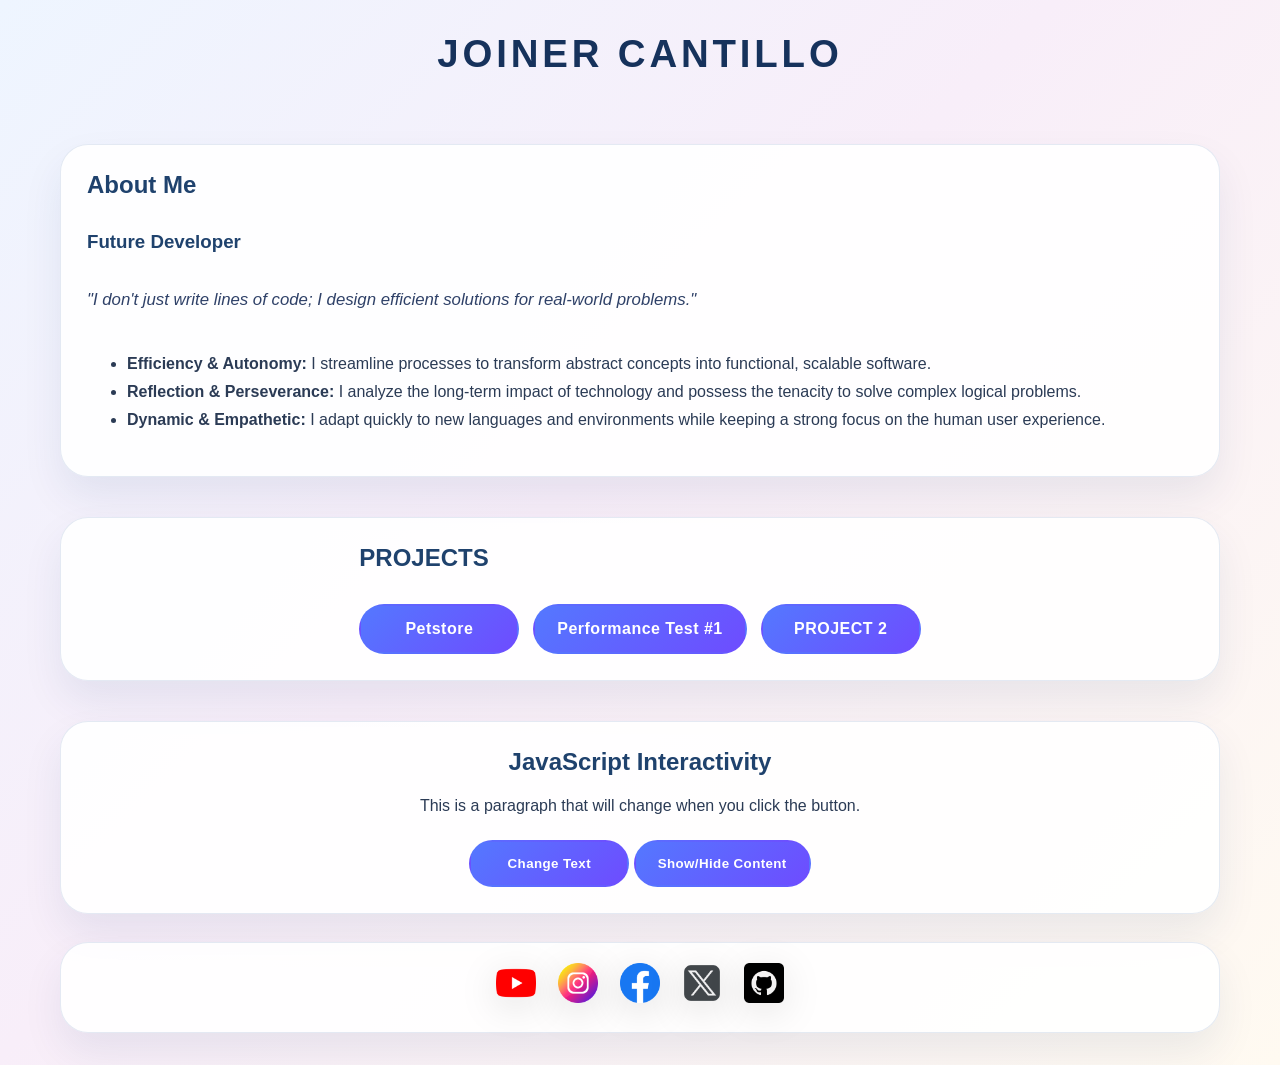
==== commit e61f14b8: "update" ====
--- a/portafolio/index.html
+++ b/portafolio/index.html
@@ -3,73 +3,67 @@
 <head>
     <meta charset="UTF-8">
     <meta name="viewport" content="width=device-width, initial-scale=1.0">
-    <title>Pet Store</title>
+    <title>Joiner Cantillo's Portfolio</title>
     <link rel="stylesheet" href="styles.css">
+    <!-- TASK 1: Retomar el proyecto - Enlazar el archivo CSS para estilos -->
 </head>
-    
 
 <body id="portfolio">
-    <h1>
-        JOINER CANTILLO
-        
-    </h1>
+    <header>
+        <h1>JOINER CANTILLO</h1>
+        <!-- TASK 1: Retomar el proyecto - Encabezado principal del portafolio -->
+    </header>
+
+    <main>
         <section class="me">
-            <h2>About me</h2>
-            
+            <h2>About Me</h2>
             <h3>Future Developer</h3>
-    
-    
             <article>
                 "I don't just write lines of code; I design efficient solutions for real-world problems."
             </article>
-    
-    
             <ul>
-                <li><strong>Efficiency & Autonomy:</strong> I streamline processes to transform abstract concepts into functional, scalable software</li>
+                <li><strong>Efficiency & Autonomy:</strong> I streamline processes to transform abstract concepts into functional, scalable software.</li>
                 <li><strong>Reflection & Perseverance:</strong> I analyze the long-term impact of technology and possess the tenacity to solve complex logical problems.</li>
-                <li><strong>Dynamic & Empathetic:</strong> I adapt quickly to new languages and environments  while keeping a strong focus on the human user experience.</li>
-            </ul>   
+                <li><strong>Dynamic & Empathetic:</strong> I adapt quickly to new languages and environments while keeping a strong focus on the human user experience.</li>
+            </ul>
+            <!-- TASK 1: Retomar el proyecto - Sección sobre mí con descripción y lista de habilidades -->
         </section>
+
         <section class="projects">
-        
-        
-           <section class="me">
-            <section class="mms">
-            <h2>PROYECTS</h2>
-                </section>
-    <div class="buttons">
-        <a href="main.html" class="boton1">Petstore</a>
-        <a href="https://github.com/joinercantillo/PRUEBA-DE-DESEMPE-O-PY" class="boton1">Prueba de desempeño #1</a>
-        <a href="#" class="boton1">PROYECT2</a>
-    </div>
-</section>
+            <h2>PROJECTS</h2>
+            <div class="buttons">
+                <a href="main.html" class="boton1">Petstore</a>
+                <a href="https://github.com/joinercantillo/PRUEBA-DE-DESEMPE-O-PY" class="boton1" target="_blank">Performance Test #1</a>
+                <a href="#" class="boton1">PROJECT 2</a>
+            </div>
+            <!-- TASK 1: Retomar el proyecto - Sección de proyectos con enlaces a trabajos -->
+        </section>
 
+        <!-- TASK 5: JavaScript - Agregando interactividad - Sección para demostrar funcionalidades JS -->
+        <section class="interactividad">
+            <h2>JavaScript Interactivity</h2>
+            <p id="parrafo-cambiar">This is a paragraph that will change when you click the button.</p>
+            <button id="boton-cambiar" class="boton1">Change Text</button>
+            <button id="boton-toggle" class="boton1">Show/Hide Content</button>
+            <div id="contenido-oculto" class="hidden">
+                <p>Hidden content revealed! Here you can add more information about me or my projects.</p>
+            </div>
+            <!-- TASK 5: JavaScript - Agregando interactividad - Elementos para cambiar texto, mostrar mensaje de bienvenida y toggle contenido -->
+        </section>
+    </main>
 
-        
-    </section>
-
-    <!-- Sección de interactividad JavaScript -->
-    <section class="interactividad">
-        <h2>Interactividad con JavaScript</h2>
-        <p id="parrafo-cambiar">Este es un párrafo que cambiará cuando hagas clic en el botón.</p>
-        <button id="boton-cambiar" class="boton1">Cambiar Texto</button>
-
-        <button id="boton-toggle" class="boton1">Mostrar/Ocultar Contenido</button>
-        <div id="contenido-oculto" style="display: none;">
-            <p>¡Contenido oculto revelado! Aquí puedes agregar más información sobre mí o mis proyectos.</p>
-        </div>
-    </section>
-    
     <footer>
         <ul>
-        <li><a href="#"><img src="youtube.png" alt=""></a></li>
-        <li><a href="#"> <img src="instagram.png" alt="y"></a></li>
-        <li><a href="#"> <img src="Facebook_Logo_(2019).png" alt=""></a></li>
-        <li><a href="#"> <img src="logotipos.png" alt=""></a></li>
-        <li><a href="https://github.com/joinercantillo" target="_blank"> <img src="github.png" alt="ss"></a></li>
+            <li><a href="#" target="_blank"><img src="youtube.png" alt="YouTube"></a></li>
+            <li><a href="#" target="_blank"><img src="instagram.png" alt="Instagram"></a></li>
+            <li><a href="#" target="_blank"><img src="Facebook_Logo_(2019).png" alt="Facebook"></a></li>
+            <li><a href="#" target="_blank"><img src="logotipos.png" alt="LinkedIn"></a></li>
+            <li><a href="https://github.com/joinercantillo" target="_blank"><img src="github.png" alt="GitHub"></a></li>
         </ul>
+        <!-- TASK 1: Retomar el proyecto - Pie de página con enlaces a redes sociales -->
+    </footer>
 
-    </footer>
+    <!-- TASK 1: Retomar el proyecto - Enlazar script.js antes de </body> para interactividad -->
     <script src="script.js"></script>
 </body>
 </html>
--- a/portafolio/styles.css
+++ b/portafolio/styles.css
@@ -1,3 +1,4 @@
+/* TASK 4: Optimización del CSS - Variables globales para colores, sombras y tipografía */
 :root {
     --primary-color: #172d4b;
     --secondary-color: #16325c;
@@ -32,6 +33,17 @@
     gap: 28px;
 }
 
+header {
+    text-align: center;
+    margin-bottom: 40px;
+}
+
+main {
+    display: flex;
+    flex-direction: column;
+    gap: 40px;
+}
+
 body > * {
     width: min(1160px, calc(100% - 40px));
 }
@@ -57,6 +69,7 @@
     color: var(--text-color);
 }
 
+/* TASK 4: Optimización del CSS - Agrupar reglas comunes para secciones */
 section,
 .mascotas,
 .contact,
@@ -80,6 +93,7 @@
     margin-top: 60px;
 }
 
+/* TASK 4: Optimización del CSS - Estilos para tarjetas de mascotas */
 .pet-card {
     background: var(--card-bg);
     border: 1px solid var(--card-border);
@@ -97,6 +111,7 @@
     overflow: hidden;
 }
 
+/* TASK 3: Imágenes y texto responsivos - Todas las imágenes usan max-width: 100% y height: auto */
 .pet-card img,
 .pet-card video {
     max-width: 100%;
@@ -236,6 +251,7 @@
     color: #344366;
 }
 
+/* TASK 2: Media queries - Para móviles (pantallas pequeñas) */
 @media (max-width: 700px) {
     body {
         padding: 20px 16px;
@@ -329,6 +345,7 @@
     align-items: center;
 }
 
+/* TASK 4: Optimización del CSS - Estilos comunes para botones */
 .boton1 {
     display: inline-flex;
     align-items: center;
@@ -434,6 +451,7 @@
 .link a img {
     max-width: 100%;
     height: auto;
+    width: 100px;
     border-radius: 18px;
     transition: transform 0.2s ease;
 }
@@ -469,6 +487,19 @@
 .goback img {
     max-width: 100%;
     height: auto;
+    width: 50px;
+}
+
+.hidden {
+    display: none;
+}
+
+.interactividad {
+    text-align: center;
+}
+
+.interactividad p {
+    margin-bottom: 20px;
 }
 
 footer {
@@ -488,9 +519,12 @@
 footer ul img {
     max-width: 100%;
     height: auto;
+    width: 40px;
+    height: 40px;
     filter: drop-shadow(0 8px 18px rgba(0, 0, 0, 0.12));
 }
 
+/* TASK 2: Media queries - Para tablets (pantallas medianas) */
 @media (max-width: 820px) {
     body {
         padding: 18px;
@@ -521,7 +555,7 @@
     }
 }
 
-/* Media query para móviles (pantallas pequeñas) */
+/* TASK 2: Media queries - Para móviles (pantallas pequeñas) */
 @media (max-width: 768px) {
     /* Menú de navegación en columna */
     footer ul {
@@ -541,7 +575,7 @@
     }
 }
 
-/* Media query para tablets (pantallas medianas) */
+/* TASK 2: Media queries - Para tablets (pantallas medianas) */
 @media (min-width: 769px) and (max-width: 1024px) {
     /* Proyectos en 2 columnas */
     .projects {
